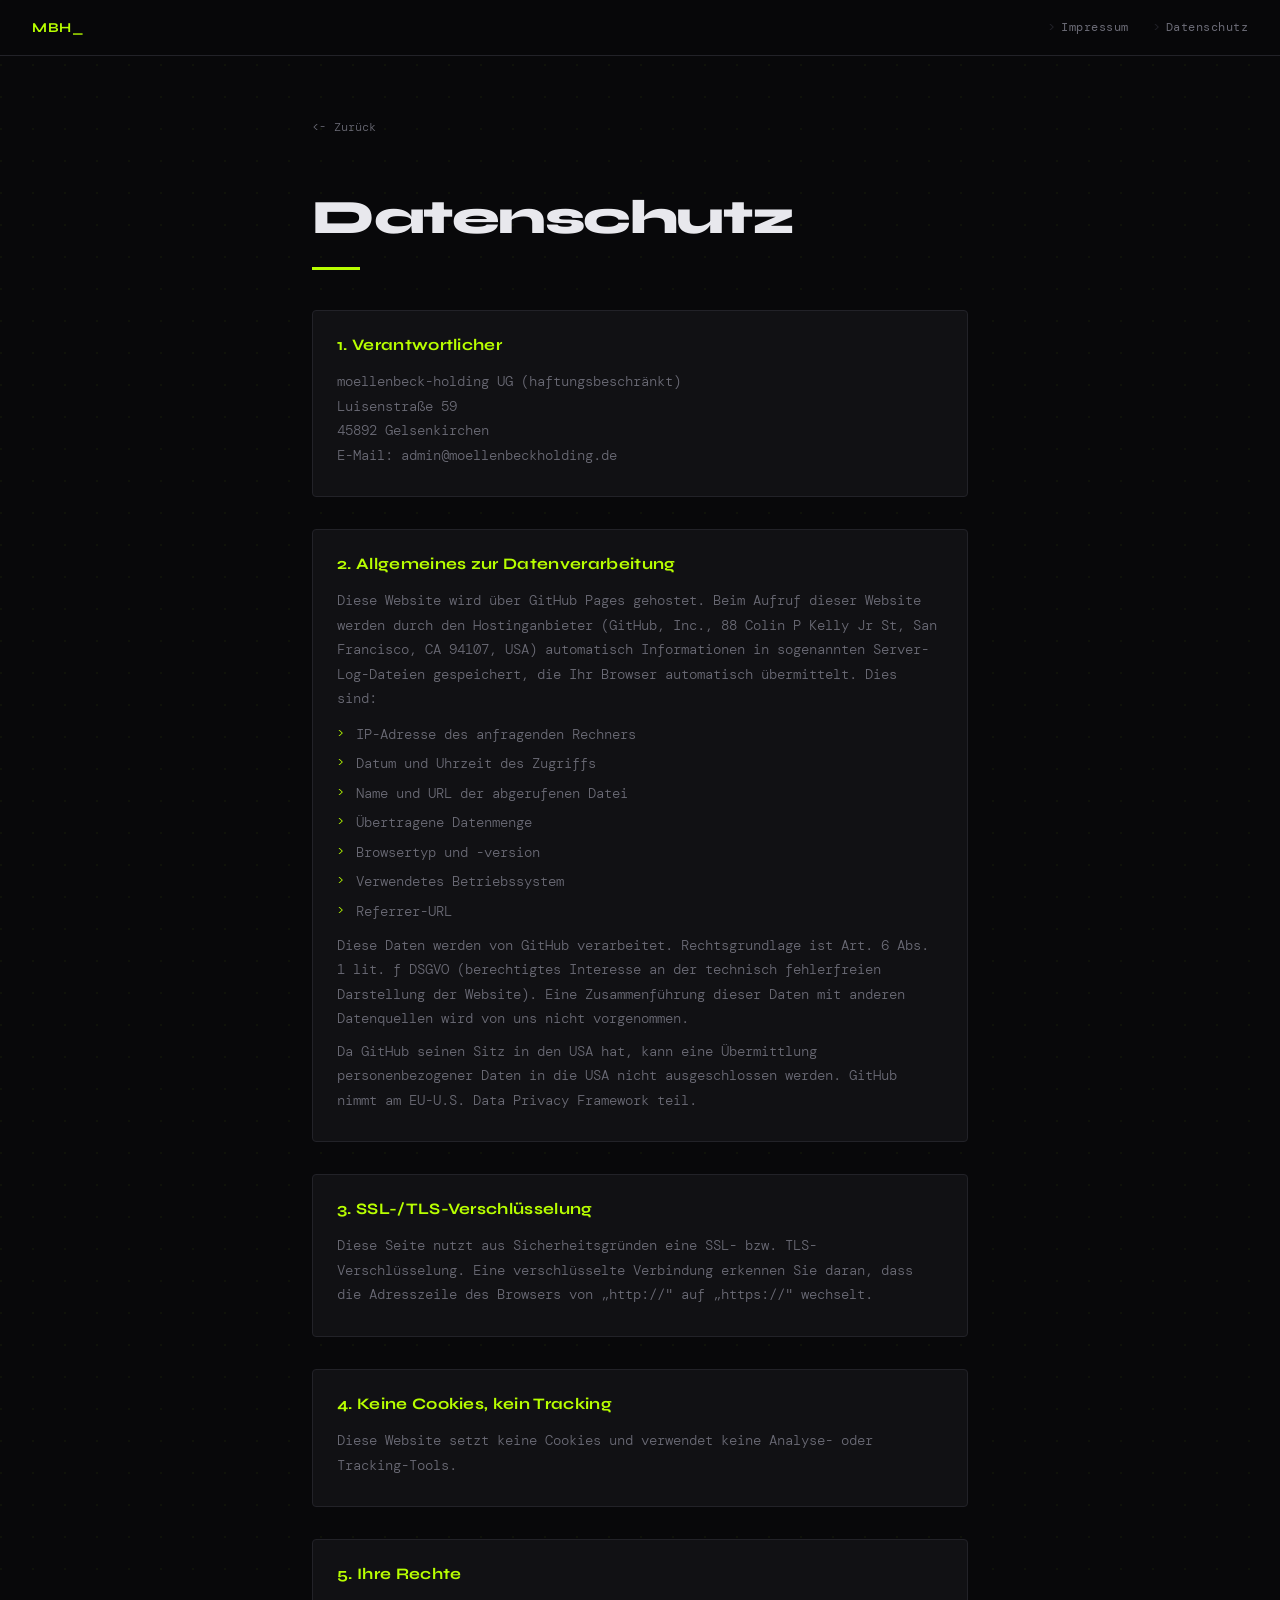
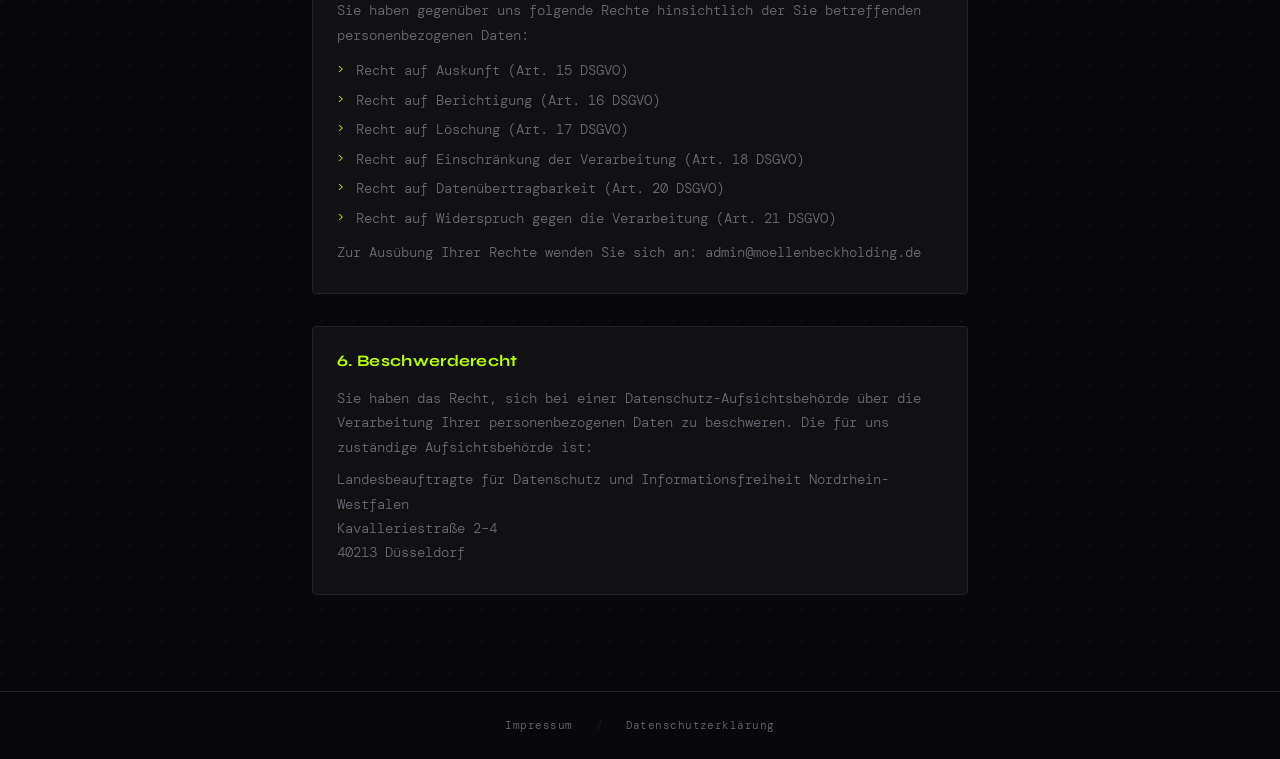
==== datenschutz.html @ 5e3a4241 "add website with Impressum and Datenschutzerklärung Dark neo-tech design with Syne/DM Mono typograph" ====
<!DOCTYPE html>
<html lang="de">
<head>
  <meta charset="UTF-8">
  <meta name="viewport" content="width=device-width, initial-scale=1.0">
  <title>Datenschutzerklärung – moellenbeck-holding UG (haftungsbeschränkt)</title>
  <link rel="stylesheet" href="style.css">
</head>
<body>
  <nav>
    <a class="logo" href="index.html">MBH_</a>
    <div class="nav-links">
      <a href="impressum.html">Impressum</a>
      <a href="datenschutz.html">Datenschutz</a>
    </div>
  </nav>

  <div class="page-wrapper">
    <a class="page-back" href="index.html">Zurück</a>
    <h1 class="page-title">Datenschutz</h1>
    <hr class="page-title-line">

    <div class="section">
      <h2>1. Verantwortlicher</h2>
      <p>
        moellenbeck-holding UG (haftungsbeschränkt)<br>
        Luisenstraße 59<br>
        45892 Gelsenkirchen<br>
        E-Mail: admin@moellenbeckholding.de
      </p>
    </div>

    <div class="section">
      <h2>2. Allgemeines zur Datenverarbeitung</h2>
      <p>
        Diese Website wird über GitHub Pages gehostet. Beim Aufruf dieser Website werden durch den Hostinganbieter (GitHub, Inc., 88 Colin P Kelly Jr St, San Francisco, CA 94107, USA) automatisch Informationen in sogenannten Server-Log-Dateien gespeichert, die Ihr Browser automatisch übermittelt. Dies sind:
      </p>
      <ul>
        <li>IP-Adresse des anfragenden Rechners</li>
        <li>Datum und Uhrzeit des Zugriffs</li>
        <li>Name und URL der abgerufenen Datei</li>
        <li>Übertragene Datenmenge</li>
        <li>Browsertyp und -version</li>
        <li>Verwendetes Betriebssystem</li>
        <li>Referrer-URL</li>
      </ul>
      <p>
        Diese Daten werden von GitHub verarbeitet. Rechtsgrundlage ist Art. 6 Abs. 1 lit. f DSGVO (berechtigtes Interesse an der technisch fehlerfreien Darstellung der Website). Eine Zusammenführung dieser Daten mit anderen Datenquellen wird von uns nicht vorgenommen.
      </p>
      <p>
        Da GitHub seinen Sitz in den USA hat, kann eine Übermittlung personenbezogener Daten in die USA nicht ausgeschlossen werden. GitHub nimmt am EU-U.S. Data Privacy Framework teil.
      </p>
    </div>

    <div class="section">
      <h2>3. SSL-/TLS-Verschlüsselung</h2>
      <p>
        Diese Seite nutzt aus Sicherheitsgründen eine SSL- bzw. TLS-Verschlüsselung. Eine verschlüsselte Verbindung erkennen Sie daran, dass die Adresszeile des Browsers von „http://" auf „https://" wechselt.
      </p>
    </div>

    <div class="section">
      <h2>4. Keine Cookies, kein Tracking</h2>
      <p>
        Diese Website setzt keine Cookies und verwendet keine Analyse- oder Tracking-Tools.
      </p>
    </div>

    <div class="section">
      <h2>5. Ihre Rechte</h2>
      <p>Sie haben gegenüber uns folgende Rechte hinsichtlich der Sie betreffenden personenbezogenen Daten:</p>
      <ul>
        <li>Recht auf Auskunft (Art. 15 DSGVO)</li>
        <li>Recht auf Berichtigung (Art. 16 DSGVO)</li>
        <li>Recht auf Löschung (Art. 17 DSGVO)</li>
        <li>Recht auf Einschränkung der Verarbeitung (Art. 18 DSGVO)</li>
        <li>Recht auf Datenübertragbarkeit (Art. 20 DSGVO)</li>
        <li>Recht auf Widerspruch gegen die Verarbeitung (Art. 21 DSGVO)</li>
      </ul>
      <p>
        Zur Ausübung Ihrer Rechte wenden Sie sich an: admin@moellenbeckholding.de
      </p>
    </div>

    <div class="section">
      <h2>6. Beschwerderecht</h2>
      <p>
        Sie haben das Recht, sich bei einer Datenschutz-Aufsichtsbehörde über die Verarbeitung Ihrer personenbezogenen Daten zu beschweren. Die für uns zuständige Aufsichtsbehörde ist:
      </p>
      <p>
        Landesbeauftragte für Datenschutz und Informationsfreiheit Nordrhein-Westfalen<br>
        Kavalleriestraße 2–4<br>
        40213 Düsseldorf
      </p>
    </div>
  </div>

  <footer>
    <a href="impressum.html">Impressum</a>
    <span class="separator">/</span>
    <a href="datenschutz.html">Datenschutzerklärung</a>
  </footer>
</body>
</html>
---- style.css ----
@import url('https://fonts.googleapis.com/css2?family=DM+Mono:wght@300;400;500&family=Syne:wght@400;600;700;800&display=swap');

:root {
  --bg: #08080a;
  --bg-elevated: #111114;
  --bg-card: #16161a;
  --text: #e8e8ed;
  --text-muted: #6b6b76;
  --accent: #b8ff00;
  --accent-dim: rgba(184, 255, 0, 0.08);
  --accent-glow: rgba(184, 255, 0, 0.25);
  --border: #222228;
  --mono: 'DM Mono', 'Fira Code', monospace;
  --display: 'Syne', sans-serif;
}

* {
  margin: 0;
  padding: 0;
  box-sizing: border-box;
}

html {
  font-size: 16px;
  scroll-behavior: smooth;
}

body {
  font-family: var(--mono);
  font-weight: 300;
  color: var(--text);
  background-color: var(--bg);
  line-height: 1.7;
  min-height: 100vh;
  display: flex;
  flex-direction: column;
  overflow-x: hidden;
  background-image:
    radial-gradient(circle at 1px 1px, rgba(184, 255, 0, 0.04) 1px, transparent 0);
  background-size: 32px 32px;
}

/* ============ NAV ============ */

nav {
  position: fixed;
  top: 0;
  left: 0;
  right: 0;
  z-index: 100;
  padding: 1rem 2rem;
  display: flex;
  justify-content: space-between;
  align-items: center;
  background: rgba(8, 8, 10, 0.85);
  backdrop-filter: blur(12px);
  -webkit-backdrop-filter: blur(12px);
  border-bottom: 1px solid var(--border);
  animation: fadeDown 0.6s ease-out both;
}

nav .logo {
  font-family: var(--display);
  font-weight: 700;
  font-size: 0.85rem;
  letter-spacing: 0.05em;
  color: var(--accent);
  text-decoration: none;
}

nav .nav-links {
  display: flex;
  gap: 1.5rem;
}

nav .nav-links a {
  font-family: var(--mono);
  font-size: 0.75rem;
  font-weight: 400;
  color: var(--text-muted);
  text-decoration: none;
  letter-spacing: 0.04em;
  transition: color 0.3s ease;
  position: relative;
}

nav .nav-links a::before {
  content: '>';
  margin-right: 0.35rem;
  color: var(--border);
  transition: color 0.3s ease;
}

nav .nav-links a:hover {
  color: var(--accent);
}

nav .nav-links a:hover::before {
  color: var(--accent);
}

/* ============ HERO (index) ============ */

.hero-wrapper {
  flex: 1;
  display: flex;
  align-items: center;
  justify-content: center;
  padding: 6rem 2rem 4rem;
  position: relative;
}

.hero-wrapper::before {
  content: '';
  position: absolute;
  top: 50%;
  left: 50%;
  transform: translate(-50%, -50%);
  width: 500px;
  height: 500px;
  background: radial-gradient(circle, var(--accent-glow) 0%, transparent 70%);
  opacity: 0.3;
  pointer-events: none;
  animation: pulse 4s ease-in-out infinite alternate;
}

.hero {
  text-align: left;
  max-width: 720px;
  position: relative;
  z-index: 1;
}

.hero .tag {
  display: inline-block;
  font-family: var(--mono);
  font-size: 0.7rem;
  font-weight: 500;
  color: var(--accent);
  background: var(--accent-dim);
  border: 1px solid rgba(184, 255, 0, 0.15);
  padding: 0.3rem 0.75rem;
  border-radius: 2px;
  letter-spacing: 0.1em;
  text-transform: uppercase;
  margin-bottom: 1.5rem;
  animation: fadeUp 0.6s ease-out 0.2s both;
}

.hero h1 {
  font-family: var(--display);
  font-weight: 800;
  font-size: clamp(2.5rem, 6vw, 4.5rem);
  line-height: 1.05;
  letter-spacing: -0.03em;
  color: var(--text);
  margin-bottom: 0.5rem;
  animation: fadeUp 0.6s ease-out 0.35s both;
}

.hero h1 span {
  display: block;
  color: var(--accent);
}

.hero .suffix {
  font-family: var(--mono);
  font-size: 0.8rem;
  font-weight: 300;
  color: var(--text-muted);
  letter-spacing: 0.05em;
  margin-bottom: 2rem;
  animation: fadeUp 0.6s ease-out 0.5s both;
}

.hero .suffix::before {
  content: '// ';
  color: var(--border);
}

.hero .address {
  font-size: 0.8rem;
  color: var(--text-muted);
  border-left: 2px solid var(--accent);
  padding-left: 1rem;
  animation: fadeUp 0.6s ease-out 0.65s both;
}

.hero .cursor {
  display: inline-block;
  width: 2px;
  height: 1em;
  background: var(--accent);
  margin-left: 4px;
  vertical-align: text-bottom;
  animation: blink 1s step-end infinite;
}

/* ============ CONTENT PAGES ============ */

.page-wrapper {
  flex: 1;
  padding: 7rem 2rem 4rem;
  max-width: 720px;
  margin: 0 auto;
  width: 100%;
}

.page-back {
  display: inline-flex;
  align-items: center;
  gap: 0.5rem;
  font-family: var(--mono);
  font-size: 0.75rem;
  color: var(--text-muted);
  text-decoration: none;
  margin-bottom: 2.5rem;
  transition: color 0.3s ease;
  animation: fadeUp 0.5s ease-out 0.1s both;
}

.page-back:hover {
  color: var(--accent);
}

.page-back::before {
  content: '<-';
  font-family: var(--mono);
}

.page-title {
  font-family: var(--display);
  font-weight: 800;
  font-size: clamp(2rem, 5vw, 3rem);
  letter-spacing: -0.03em;
  color: var(--text);
  margin-bottom: 0.5rem;
  animation: fadeUp 0.5s ease-out 0.2s both;
}

.page-title-line {
  width: 3rem;
  height: 3px;
  background: var(--accent);
  border: none;
  margin-bottom: 2.5rem;
  animation: fadeUp 0.5s ease-out 0.3s both;
}

.section {
  margin-bottom: 2rem;
  padding: 1.25rem 1.5rem;
  background: var(--bg-elevated);
  border: 1px solid var(--border);
  border-radius: 4px;
  position: relative;
  animation: fadeUp 0.5s ease-out both;
}

.section:nth-child(1) { animation-delay: 0.35s; }
.section:nth-child(2) { animation-delay: 0.40s; }
.section:nth-child(3) { animation-delay: 0.45s; }
.section:nth-child(4) { animation-delay: 0.50s; }
.section:nth-child(5) { animation-delay: 0.55s; }
.section:nth-child(6) { animation-delay: 0.60s; }
.section:nth-child(7) { animation-delay: 0.65s; }
.section:nth-child(8) { animation-delay: 0.70s; }
.section:nth-child(9) { animation-delay: 0.75s; }

.section::before {
  content: '';
  position: absolute;
  top: 0;
  left: 0;
  width: 3px;
  height: 100%;
  background: var(--accent);
  border-radius: 4px 0 0 4px;
  opacity: 0;
  transition: opacity 0.3s ease;
}

.section:hover::before {
  opacity: 1;
}

.section h2 {
  font-family: var(--display);
  font-weight: 700;
  font-size: 1rem;
  color: var(--accent);
  letter-spacing: 0.02em;
  margin-bottom: 0.75rem;
}

.section h3 {
  font-family: var(--display);
  font-weight: 600;
  font-size: 0.9rem;
  color: var(--text);
  margin-top: 1rem;
  margin-bottom: 0.4rem;
}

.section p {
  font-size: 0.85rem;
  color: var(--text-muted);
  margin-bottom: 0.5rem;
  line-height: 1.8;
}

.section ul {
  list-style: none;
  padding: 0;
  margin-bottom: 0.5rem;
}

.section ul li {
  font-size: 0.85rem;
  color: var(--text-muted);
  padding: 0.2rem 0;
  padding-left: 1.2rem;
  position: relative;
}

.section ul li::before {
  content: '>';
  position: absolute;
  left: 0;
  color: var(--accent);
  font-family: var(--mono);
  font-size: 0.75rem;
}

/* ============ FOOTER ============ */

footer {
  padding: 1.5rem 2rem;
  text-align: center;
  font-size: 0.7rem;
  color: var(--text-muted);
  border-top: 1px solid var(--border);
  background: var(--bg);
  animation: fadeUp 0.6s ease-out 0.8s both;
}

footer a {
  color: var(--text-muted);
  text-decoration: none;
  margin: 0 1rem;
  transition: color 0.3s ease;
  letter-spacing: 0.04em;
}

footer a:hover {
  color: var(--accent);
}

footer .separator {
  color: var(--border);
}

/* ============ ANIMATIONS ============ */

@keyframes fadeUp {
  from {
    opacity: 0;
    transform: translateY(16px);
  }
  to {
    opacity: 1;
    transform: translateY(0);
  }
}

@keyframes fadeDown {
  from {
    opacity: 0;
    transform: translateY(-10px);
  }
  to {
    opacity: 1;
    transform: translateY(0);
  }
}

@keyframes blink {
  50% { opacity: 0; }
}

@keyframes pulse {
  from { opacity: 0.2; transform: translate(-50%, -50%) scale(0.95); }
  to { opacity: 0.4; transform: translate(-50%, -50%) scale(1.05); }
}

/* ============ RESPONSIVE ============ */

@media (max-width: 600px) {
  nav {
    padding: 0.75rem 1.25rem;
  }

  nav .nav-links {
    gap: 1rem;
  }

  .hero-wrapper {
    padding: 5rem 1.25rem 3rem;
  }

  .hero {
    text-align: left;
  }

  .page-wrapper {
    padding: 5.5rem 1.25rem 3rem;
  }

  .section {
    padding: 1rem 1.25rem;
  }

  footer {
    padding: 1.25rem 1rem;
  }

  footer a {
    margin: 0 0.5rem;
  }
}
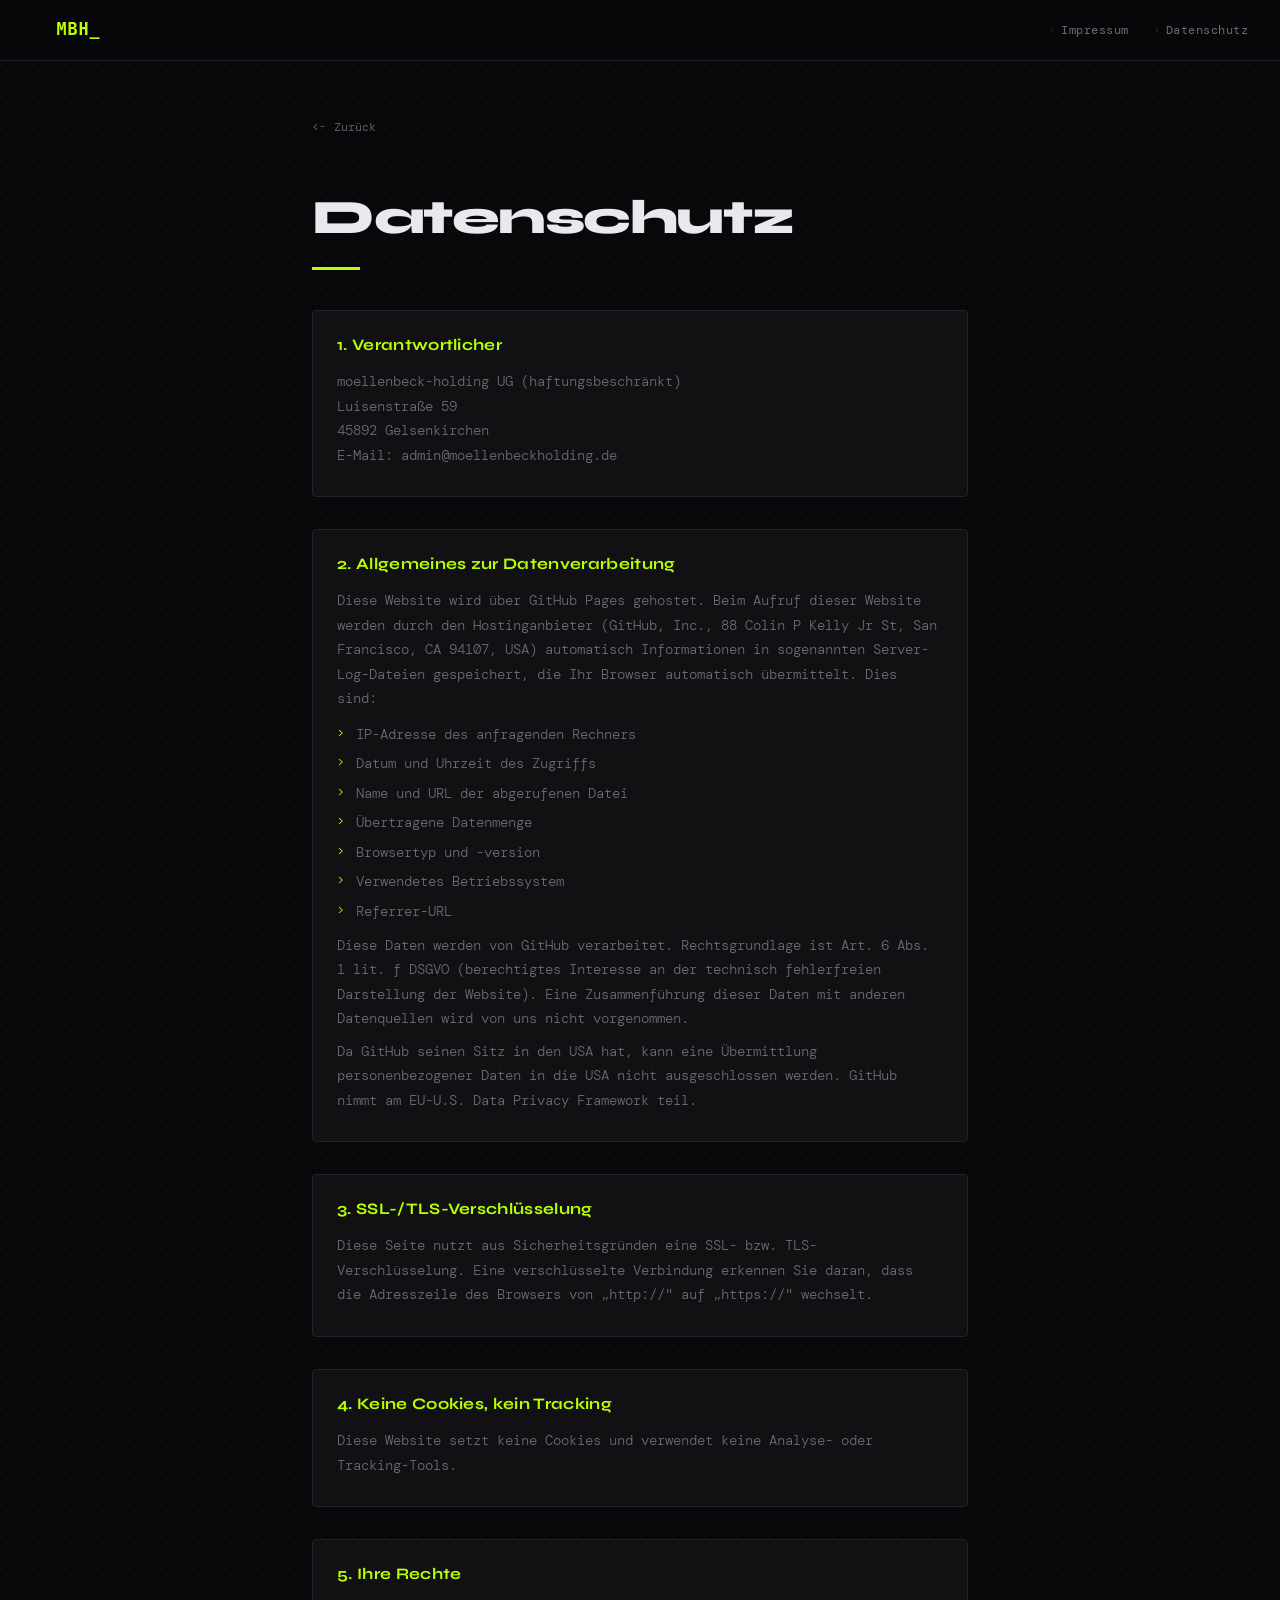
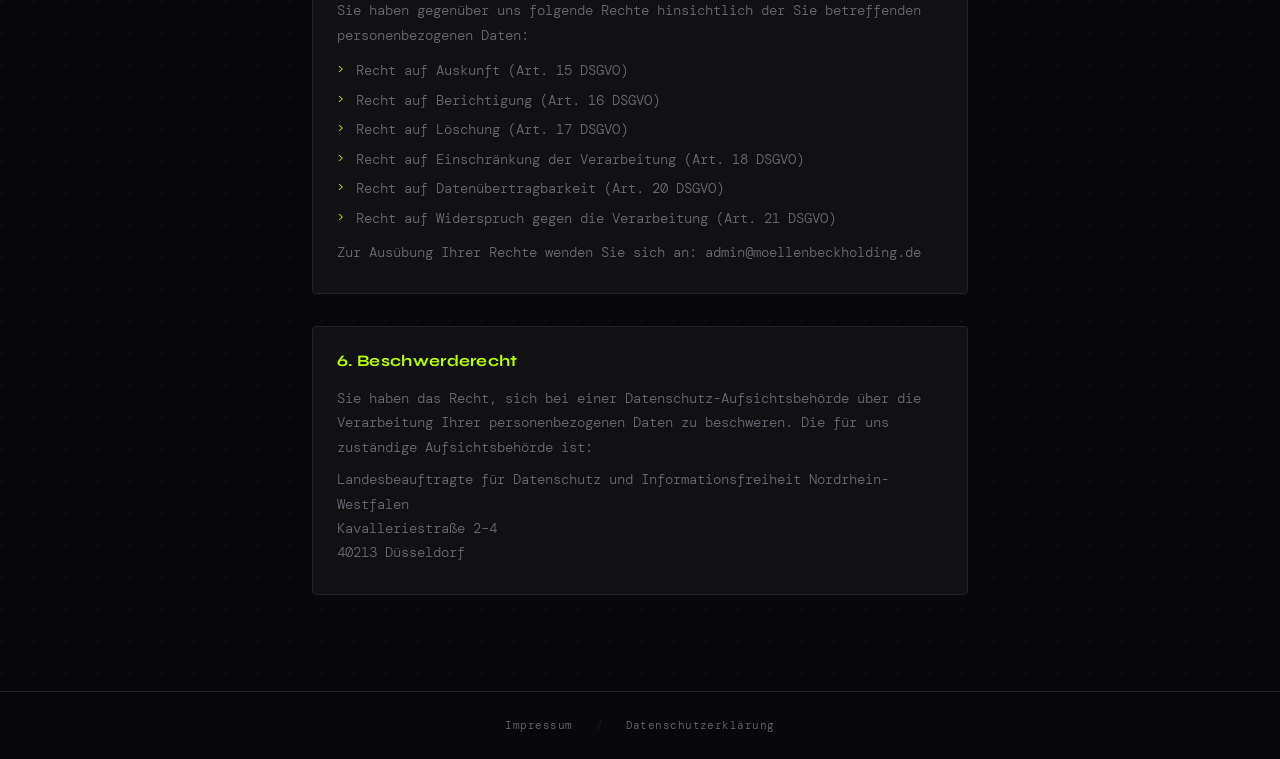
==== commit 29d5e46c: "add favicons and SVG logo to all pages Co-Authored-By: Claude Opus 4.6 (1M context) <noreply@anthrop" ====
--- a/datenschutz.html
+++ b/datenschutz.html
@@ -4,11 +4,18 @@
   <meta charset="UTF-8">
   <meta name="viewport" content="width=device-width, initial-scale=1.0">
   <title>Datenschutzerklärung – moellenbeck-holding UG (haftungsbeschränkt)</title>
+  <link rel="icon" href="assets/favicon.ico" sizes="48x48">
+  <link rel="icon" href="assets/mbh_favicon.svg" type="image/svg+xml">
+  <link rel="icon" href="assets/favicon-16x16.png" sizes="16x16" type="image/png">
+  <link rel="icon" href="assets/favicon-32x32.png" sizes="32x32" type="image/png">
+  <link rel="icon" href="assets/favicon-192x192.png" sizes="192x192" type="image/png">
+  <link rel="icon" href="assets/favicon-512x512.png" sizes="512x512" type="image/png">
+  <link rel="apple-touch-icon" href="assets/favicon-180x180.png">
   <link rel="stylesheet" href="style.css">
 </head>
 <body>
   <nav>
-    <a class="logo" href="index.html">MBH_</a>
+    <a class="logo" href="index.html"><img src="assets/mbh_variante1.svg" alt="MBH_" height="28"></a>
     <div class="nav-links">
       <a href="impressum.html">Impressum</a>
       <a href="datenschutz.html">Datenschutz</a>
--- a/style.css
+++ b/style.css
@@ -60,12 +60,15 @@
 }
 
 nav .logo {
-  font-family: var(--display);
-  font-weight: 700;
-  font-size: 0.85rem;
-  letter-spacing: 0.05em;
-  color: var(--accent);
+  display: flex;
+  align-items: center;
   text-decoration: none;
+}
+
+nav .logo img {
+  height: 28px;
+  width: auto;
+  display: block;
 }
 
 nav .nav-links {
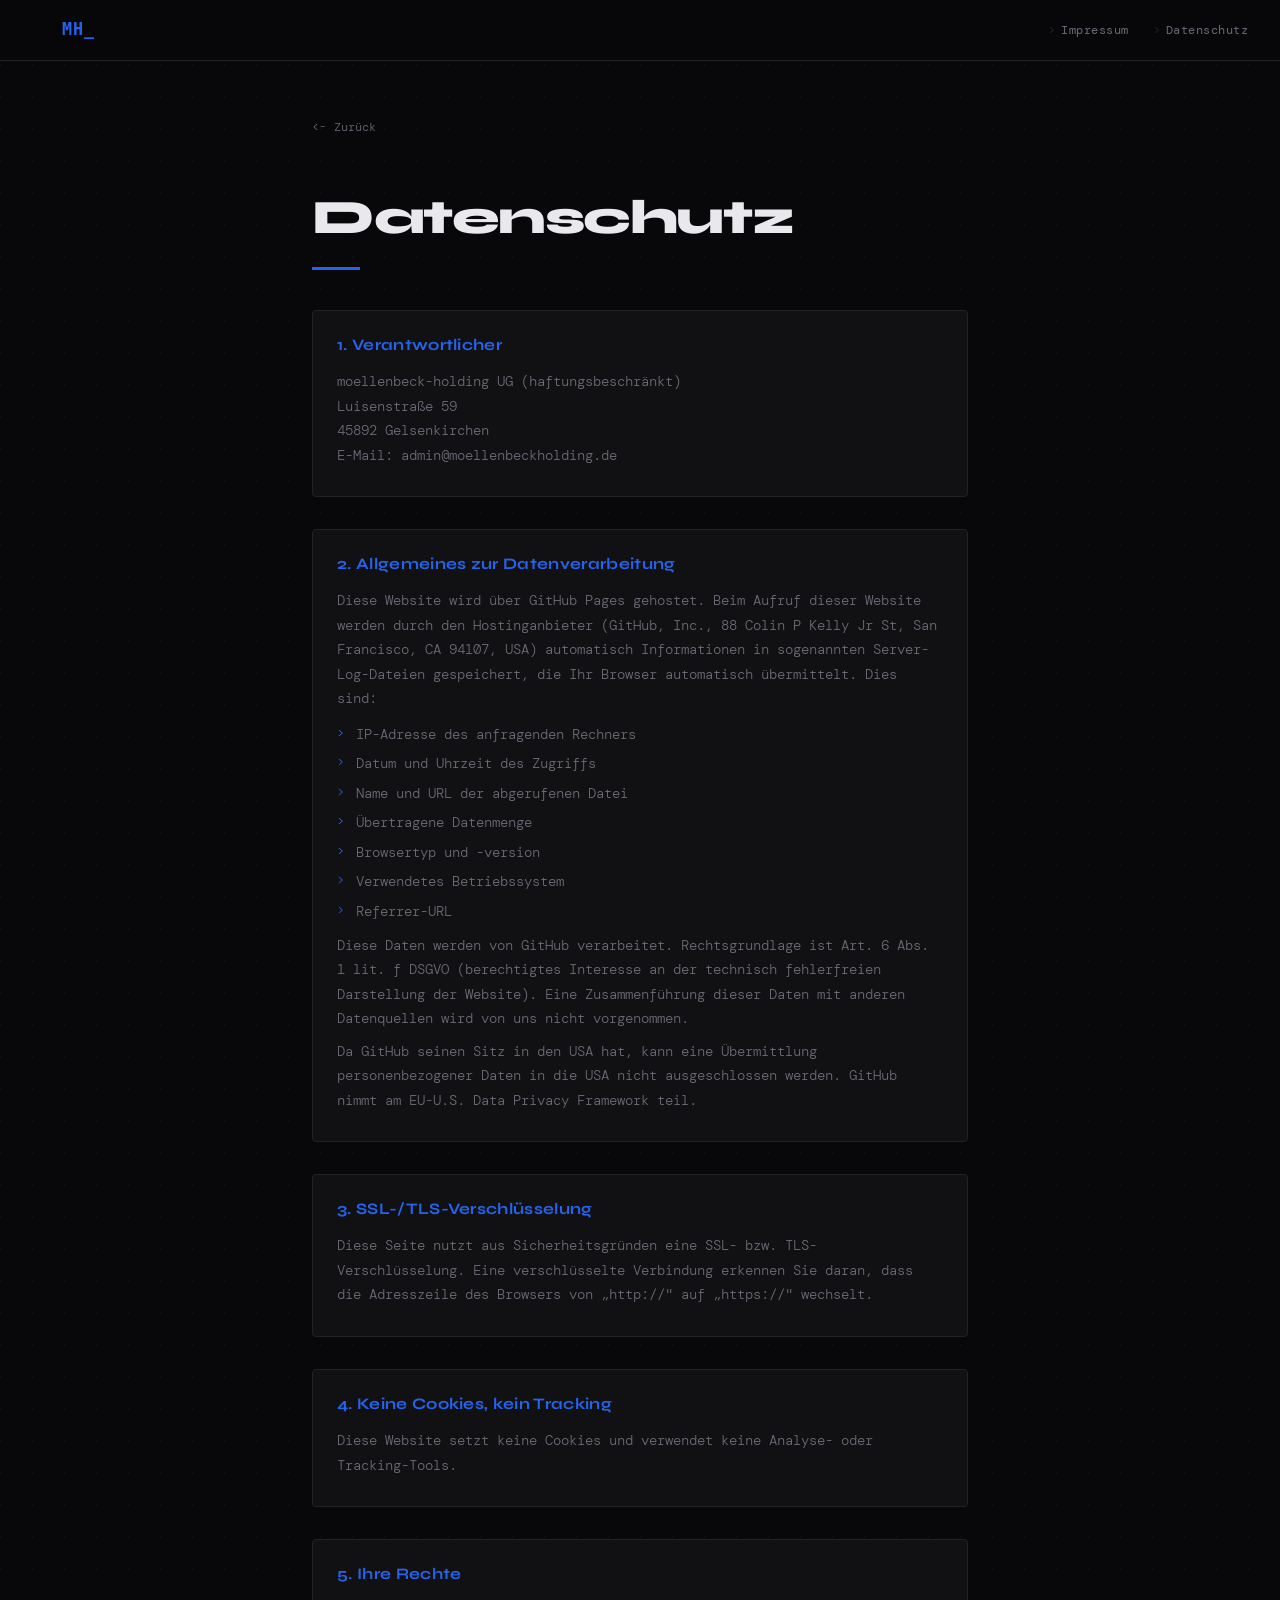
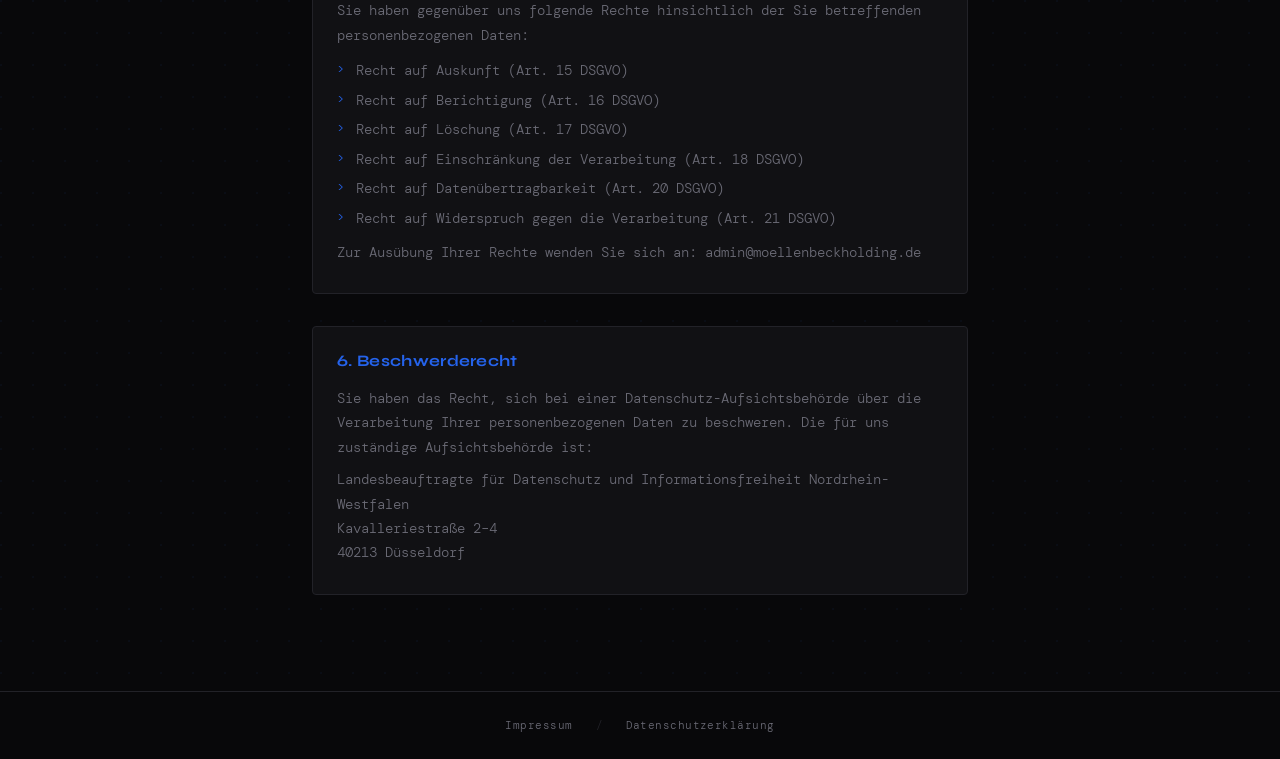
==== commit 21dc1291: "rebrand logo from MBH_ to MH_ and switch accent from green to royal blue Co-Authored-By: Claude Opus" ====
--- a/datenschutz.html
+++ b/datenschutz.html
@@ -5,7 +5,7 @@
   <meta name="viewport" content="width=device-width, initial-scale=1.0">
   <title>Datenschutzerklärung – moellenbeck-holding UG (haftungsbeschränkt)</title>
   <link rel="icon" href="assets/favicon.ico" sizes="48x48">
-  <link rel="icon" href="assets/mbh_favicon.svg" type="image/svg+xml">
+  <link rel="icon" href="assets/mh_favicon.svg" type="image/svg+xml">
   <link rel="icon" href="assets/favicon-16x16.png" sizes="16x16" type="image/png">
   <link rel="icon" href="assets/favicon-32x32.png" sizes="32x32" type="image/png">
   <link rel="icon" href="assets/favicon-192x192.png" sizes="192x192" type="image/png">
@@ -15,7 +15,7 @@
 </head>
 <body>
   <nav>
-    <a class="logo" href="index.html"><img src="assets/mbh_variante1.svg" alt="MBH_" height="28"></a>
+    <a class="logo" href="index.html"><img src="assets/mh_variante1.svg" alt="MH_" height="28"></a>
     <div class="nav-links">
       <a href="impressum.html">Impressum</a>
       <a href="datenschutz.html">Datenschutz</a>
--- a/style.css
+++ b/style.css
@@ -6,9 +6,9 @@
   --bg-card: #16161a;
   --text: #e8e8ed;
   --text-muted: #6b6b76;
-  --accent: #b8ff00;
-  --accent-dim: rgba(184, 255, 0, 0.08);
-  --accent-glow: rgba(184, 255, 0, 0.25);
+  --accent: #2563EB;
+  --accent-dim: rgba(37, 99, 235, 0.10);
+  --accent-glow: rgba(37, 99, 235, 0.30);
   --border: #222228;
   --mono: 'DM Mono', 'Fira Code', monospace;
   --display: 'Syne', sans-serif;
@@ -36,7 +36,7 @@
   flex-direction: column;
   overflow-x: hidden;
   background-image:
-    radial-gradient(circle at 1px 1px, rgba(184, 255, 0, 0.04) 1px, transparent 0);
+    radial-gradient(circle at 1px 1px, rgba(37, 99, 235, 0.05) 1px, transparent 0);
   background-size: 32px 32px;
 }
 
@@ -141,7 +141,7 @@
   font-weight: 500;
   color: var(--accent);
   background: var(--accent-dim);
-  border: 1px solid rgba(184, 255, 0, 0.15);
+  border: 1px solid rgba(37, 99, 235, 0.20);
   padding: 0.3rem 0.75rem;
   border-radius: 2px;
   letter-spacing: 0.1em;
